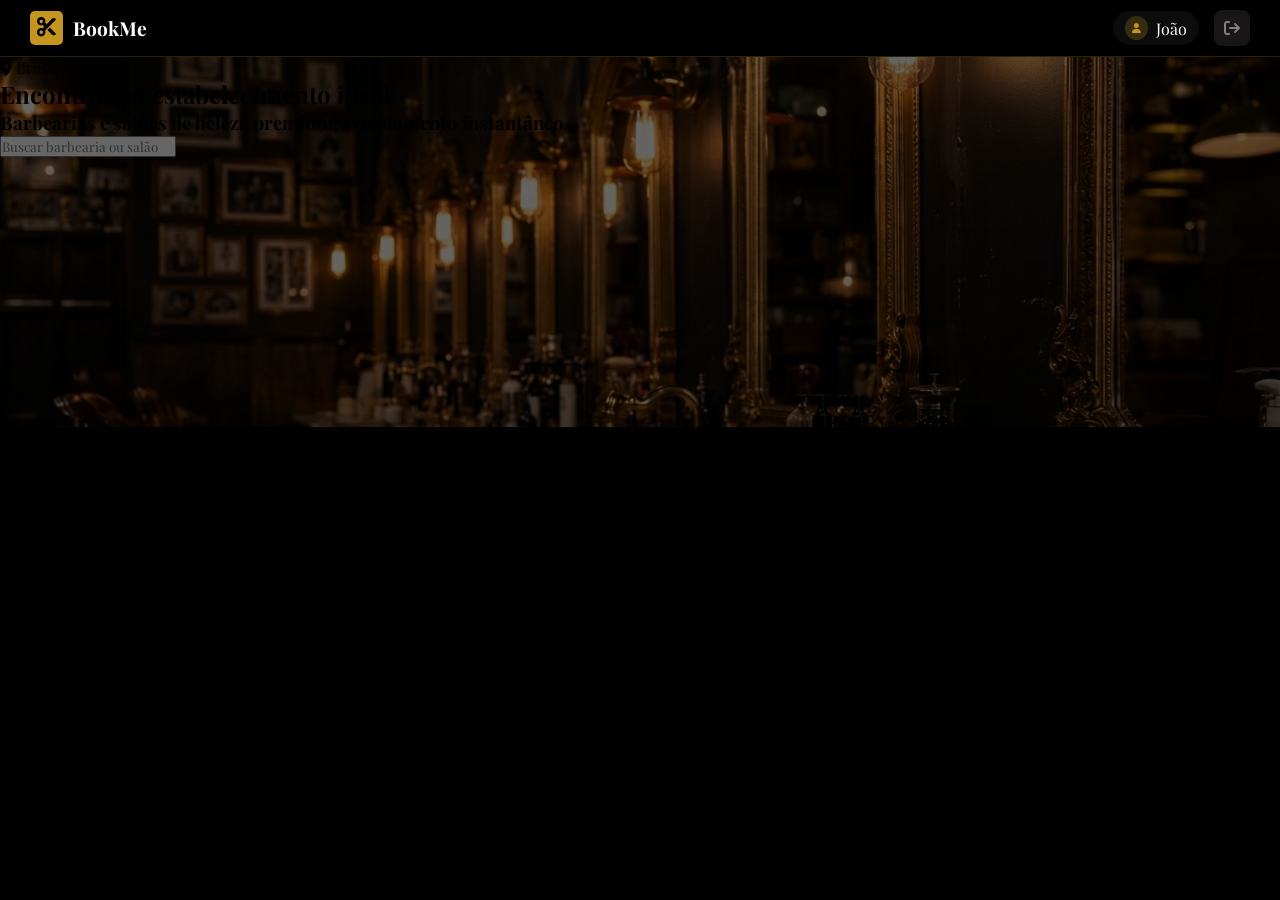
==== TelaPrincipal/home.html @ e84ecc85 "." ====
<!DOCTYPE html>
<html lang="en">
<head>
    <meta charset="UTF-8">
    <meta name="viewport" content="width=device-width, initial-scale=1.0">
    <link rel="stylesheet" href="home.css">
    <link rel="stylesheet" href="../global.css">
    <link rel="stylesheet" href="https://cdnjs.cloudflare.com/ajax/libs/font-awesome/6.7.2/css/all.min.css">
    <title>Home</title>
</head>
<body>
    <header>
        <h2>
            <i id="tesoura" class="fa-solid fa-scissors"></i>
            BookMe
        </h2>

        <div class="header-right">
            <div class="user">
                <i id="usericon" class="fa-solid fa-user"></i>
                <span>João</span>
            </div>

            <i class="fa-solid fa-arrow-right-from-bracket logout"></i>
        </div>
    </header>

    <section id="um">
        <div id="conteudo">
            <p><i class="fa-solid fa-location-dot"></i> Brasil</p>
            <h1>Encontra seu <span>estabelecimento ideal</span></h1>
            <h3>Barbearias e salões de beleza premium, agendamento instantâneo.</h3>

            <input type="text" placeholder="Buscar barbearia ou salão">
        </div>
    </section>

    <script src="home.js"></script>
</body>
</html>
---- TelaPrincipal/home.css ----
@charset "UTF-8";

body{
    background-color: black;
}

header {
    display: flex;
    justify-content: space-between;
    align-items: center;
    padding: 10px 30px;
    border-bottom: 1px solid rgba(196, 149, 31, 0.219);
}

header #tesoura {
    background-color: rgb(196, 149, 31);
    padding: 7px;
    border-radius: 5px;
    color: black;
}

header h2 {
    color: white;
    display: flex;
    align-items: center;
    gap: 10px;
    font-size: 1.2em;
}

.header-right {
    display: flex;
    align-items: center;
    gap: 15px;
}

.user {
    display: flex;
    align-items: center;
    gap: 8px;
    background-color: rgba(24, 22, 22, 0.575);
    padding: 5px 12px;
    border-radius: 20px;
    color: white;
}

.user #usericon {
    background-color:rgba(196, 149, 31, 0.226);
    padding: 7px;
    border-radius: 50px;
    font-size: 10px;
    color: rgb(196, 149, 31);
}

.logout {
    color: gray;
    background-color: rgb(24, 22, 22);
    padding: 10px;
    border-radius: 8px;
    cursor: pointer;
}

#um {
    background: url(./Imagens/Imagem_home.png);
    background-size: cover;
    background-repeat: no-repeat;
    background-position: center top;
    opacity: 40%;
    height: 370px;
    width: 100%;
}
---- global.css ----
@charset "UTF-8";

@import url('https://fonts.googleapis.com/css2?family=League+Gothic&family=Passion+One:wght@400;700;900&family=Playfair+Display:ital,wght@0,400..900;1,400..900&family=Poppins:ital,wght@0,100;0,200;0,300;0,400;0,500;0,600;0,700;0,800;0,900;1,100;1,200;1,300;1,400;1,500;1,600;1,700;1,800;1,900&family=Sriracha&display=swap');

*{
    margin:0;
    padding:0;
    box-sizing:border-box;
    font-family: 'Playfair Display', serif;
}
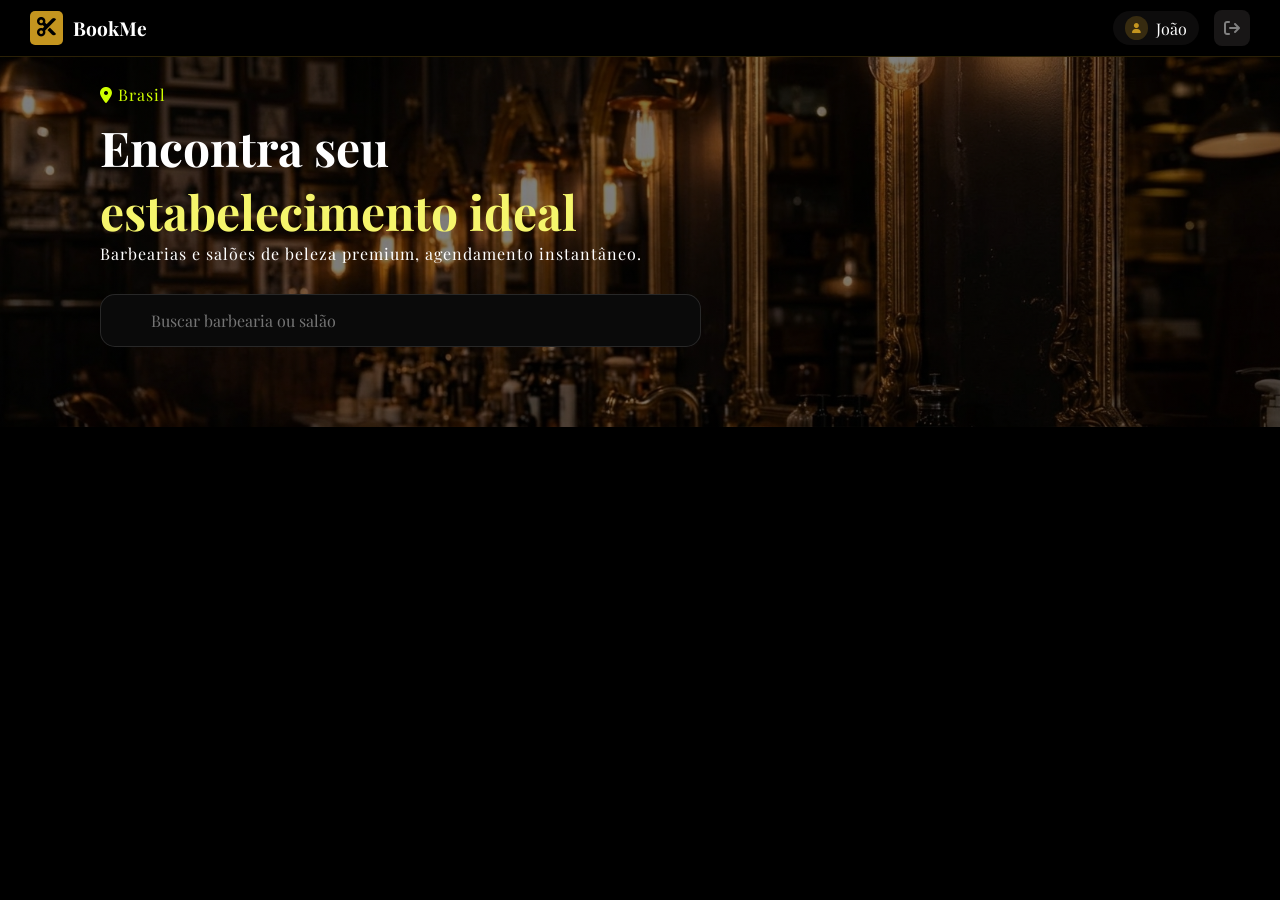
==== commit 5c138535: "." ====
--- a/TelaPrincipal/home.html
+++ b/TelaPrincipal/home.html
@@ -28,7 +28,7 @@
     <section id="um">
         <div id="conteudo">
             <p><i class="fa-solid fa-location-dot"></i> Brasil</p>
-            <h1>Encontra seu <span>estabelecimento ideal</span></h1>
+            <h1>Encontra seu <br> <span>estabelecimento ideal</span></h1>
             <h3>Barbearias e salões de beleza premium, agendamento instantâneo.</h3>
 
             <input type="text" placeholder="Buscar barbearia ou salão">
--- a/TelaPrincipal/home.css
+++ b/TelaPrincipal/home.css
@@ -59,12 +59,79 @@
     cursor: pointer;
 }
 
-#um {
-    background: url(./Imagens/Imagem_home.png);
+#um  {
+    background:  linear-gradient(rgba(0,0,0,0.5), rgba(0,0,0,0.5)), url(./Imagens/Imagem_home.png);
     background-size: cover;
     background-repeat: no-repeat;
     background-position: center top;
-    opacity: 40%;
+    opacity: 100%;
     height: 370px;
     width: 100%;
+    
+}
+
+#conteudo {
+    padding-left: 100px;
+    width: 60%;
+}
+
+#conteudo i {
+    color: rgb(208, 255, 0);
+    
+    padding-top: 30px;
+    
+} 
+
+#conteudo p {
+    color: rgb(208, 255, 0);
+    letter-spacing: 1px;
+    margin-bottom: 10px;
+}
+
+#conteudo h1 {
+    color: white;
+    font-size: 3.0em
+}
+
+#conteudo span {
+    color: rgb(245, 245, 108);
+}
+
+#conteudo  h3 {
+    color: white;
+    font-weight: lighter;
+    letter-spacing: 1px;
+    font-size:medium;
+    width: 90%;
+}
+
+#conteudo input {
+    width: 90%;
+    min-width: 300px;
+    padding: 15px 50px;
+    background-color: rgb(10, 10, 10);
+    margin-top: 30px;
+    outline: none;
+    box-shadow: none;
+    border: 1px solid rgba(128, 128, 128, 0.253);
+    border-radius: 15px;
+    font-size: medium;
+}
+
+
+@media (max-width: 1000px){
+    
+    #conteudo h1 {
+        font-size: 2.6em;
+    }
+
+}
+
+
+@media (max-width: 768px){
+    
+    #conteudo h1 {
+        font-size: 2.3em;
+    }
+
 }
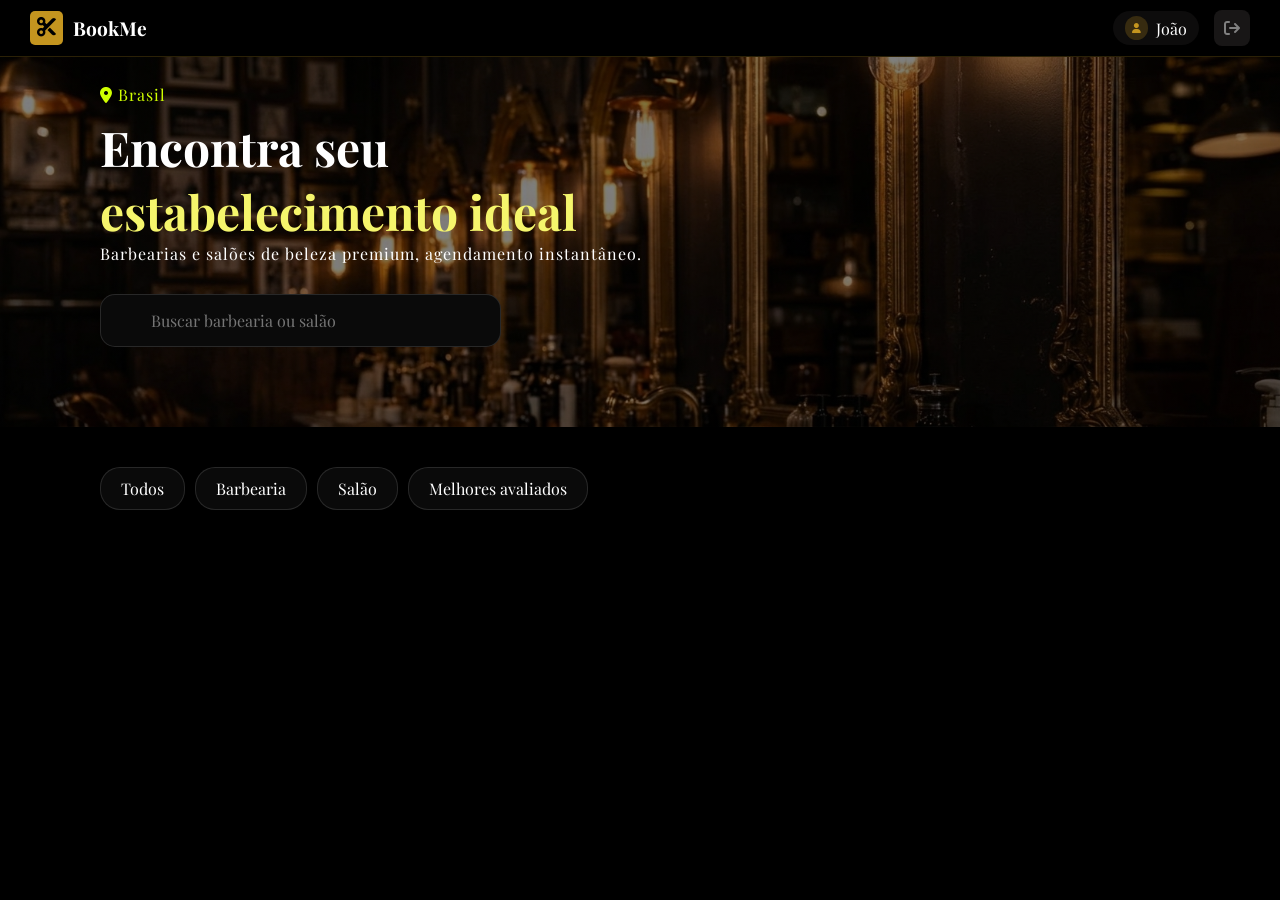
==== commit 12b76347: "." ====
--- a/TelaPrincipal/home.html
+++ b/TelaPrincipal/home.html
@@ -35,6 +35,15 @@
         </div>
     </section>
 
+    <section id="dois">
+        <div id="opcao">
+            <p>Todos</p>
+            <p>Barbearia</p>
+            <p>Salão</p>
+            <p>Melhores avaliados</p>
+        </div>
+    </section>
+
     <script src="home.js"></script>
 </body>
 </html>
--- a/TelaPrincipal/home.css
+++ b/TelaPrincipal/home.css
@@ -77,7 +77,6 @@
 
 #conteudo i {
     color: rgb(208, 255, 0);
-    
     padding-top: 30px;
     
 } 
@@ -90,7 +89,8 @@
 
 #conteudo h1 {
     color: white;
-    font-size: 3.0em
+    font-size: 3.0em;
+    width: 100%;
 }
 
 #conteudo span {
@@ -102,11 +102,11 @@
     font-weight: lighter;
     letter-spacing: 1px;
     font-size:medium;
-    width: 90%;
+    width: 100%;
 }
 
 #conteudo input {
-    width: 90%;
+    width: 60%;
     min-width: 300px;
     padding: 15px 50px;
     background-color: rgb(10, 10, 10);
@@ -116,11 +116,37 @@
     border: 1px solid rgba(128, 128, 128, 0.253);
     border-radius: 15px;
     font-size: medium;
+    color: white;
+}
+
+#dois {
+    padding-top: 40px;
+}
+
+#dois #opcao { 
+    display: flex;
+    justify-content: left;
+    gap: 10px;
+    width: 60%;
+    padding-left: 100px;
+}
+
+#dois p {
+    color: white;
+    background-color: rgb(10, 10, 10);
+    padding: 10px 20px;
+    border-radius: 20px;
+    cursor: pointer;
+    border: 1px solid rgba(128, 128, 128, 0.253);
 }
 
 
 @media (max-width: 1000px){
     
+    #conteudo {
+        padding-left: 70px;
+    }
+
     #conteudo h1 {
         font-size: 2.6em;
     }
@@ -130,8 +156,29 @@
 
 @media (max-width: 768px){
     
+    #conteudo {
+        padding-left: 50px;
+    }
+
     #conteudo h1 {
         font-size: 2.3em;
     }
 
+}
+
+
+@media (max-width: 500px){
+    
+    #conteudo {
+        padding-left: 30px;
+    }
+
+    #conteudo h1 {
+        font-size: 1.9em;
+    }
+
+    #conteudo h3 {
+        font-size: small;
+    }
+
 }
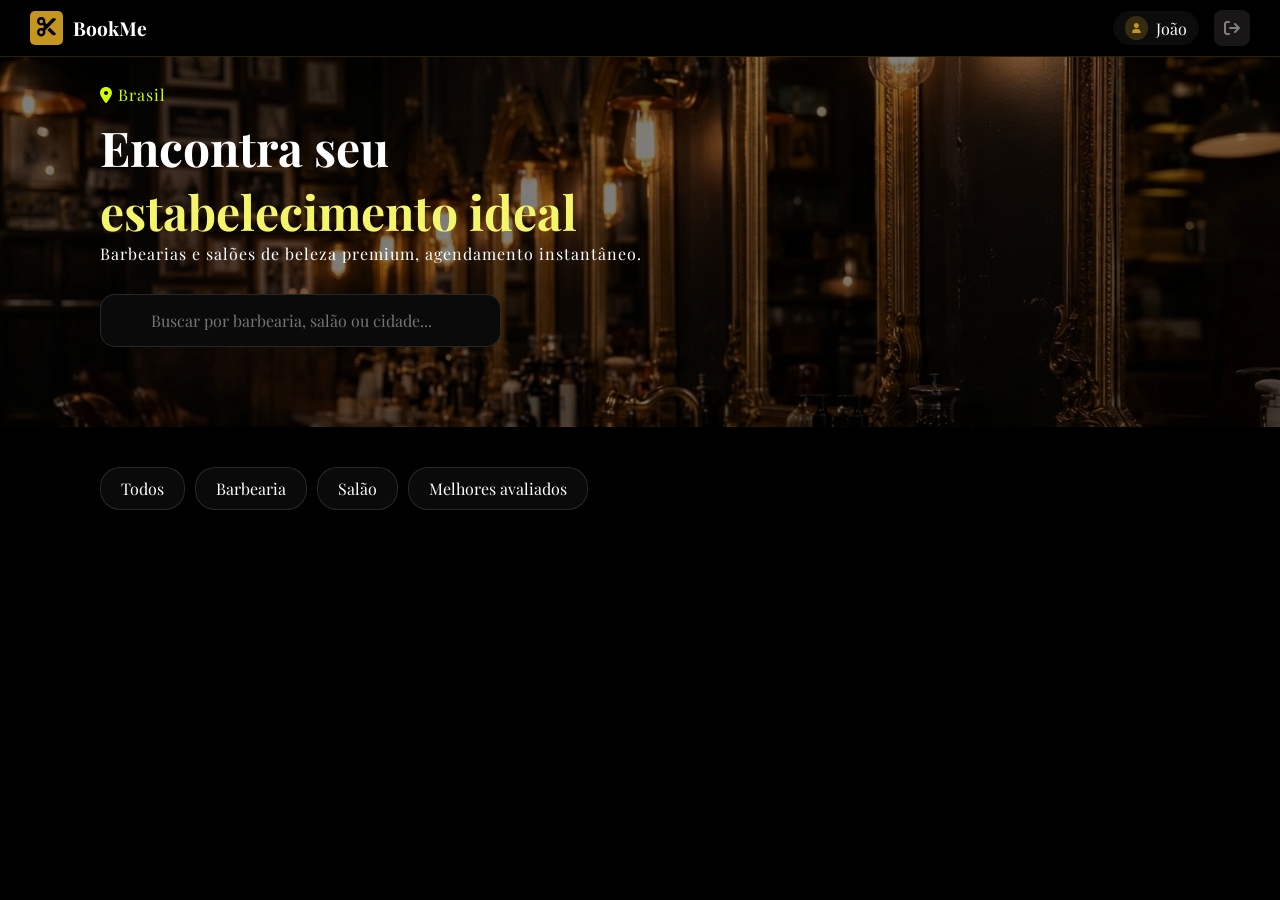
==== commit ebc827c7: "." ====
--- a/TelaPrincipal/home.html
+++ b/TelaPrincipal/home.html
@@ -31,7 +31,7 @@
             <h1>Encontra seu <br> <span>estabelecimento ideal</span></h1>
             <h3>Barbearias e salões de beleza premium, agendamento instantâneo.</h3>
 
-            <input type="text" placeholder="Buscar barbearia ou salão">
+            <input type="text" placeholder="Buscar por barbearia, salão ou cidade...">
         </div>
     </section>
 
--- a/TelaPrincipal/home.css
+++ b/TelaPrincipal/home.css
@@ -127,8 +127,14 @@
     display: flex;
     justify-content: left;
     gap: 10px;
-    width: 60%;
+    width: 100%;
     padding-left: 100px;
+
+    overflow-x: auto;
+    white-space: nowrap;
+
+    scrollbar-width: none;
+    scroll-behavior: smooth;
 }
 
 #dois p {
@@ -151,6 +157,7 @@
         font-size: 2.6em;
     }
 
+
 }
 
 
@@ -164,6 +171,20 @@
         font-size: 2.3em;
     }
 
+    #dois #opcao {
+    overflow-x: auto;
+    white-space: nowrap;
+
+    scroll-behavior: smooth;
+
+    padding-left: 20px;
+    padding-right: 20px;
+}
+
+#dois #opcao p{
+    flex: 0 0 auto;
+}
+
 }
 
 
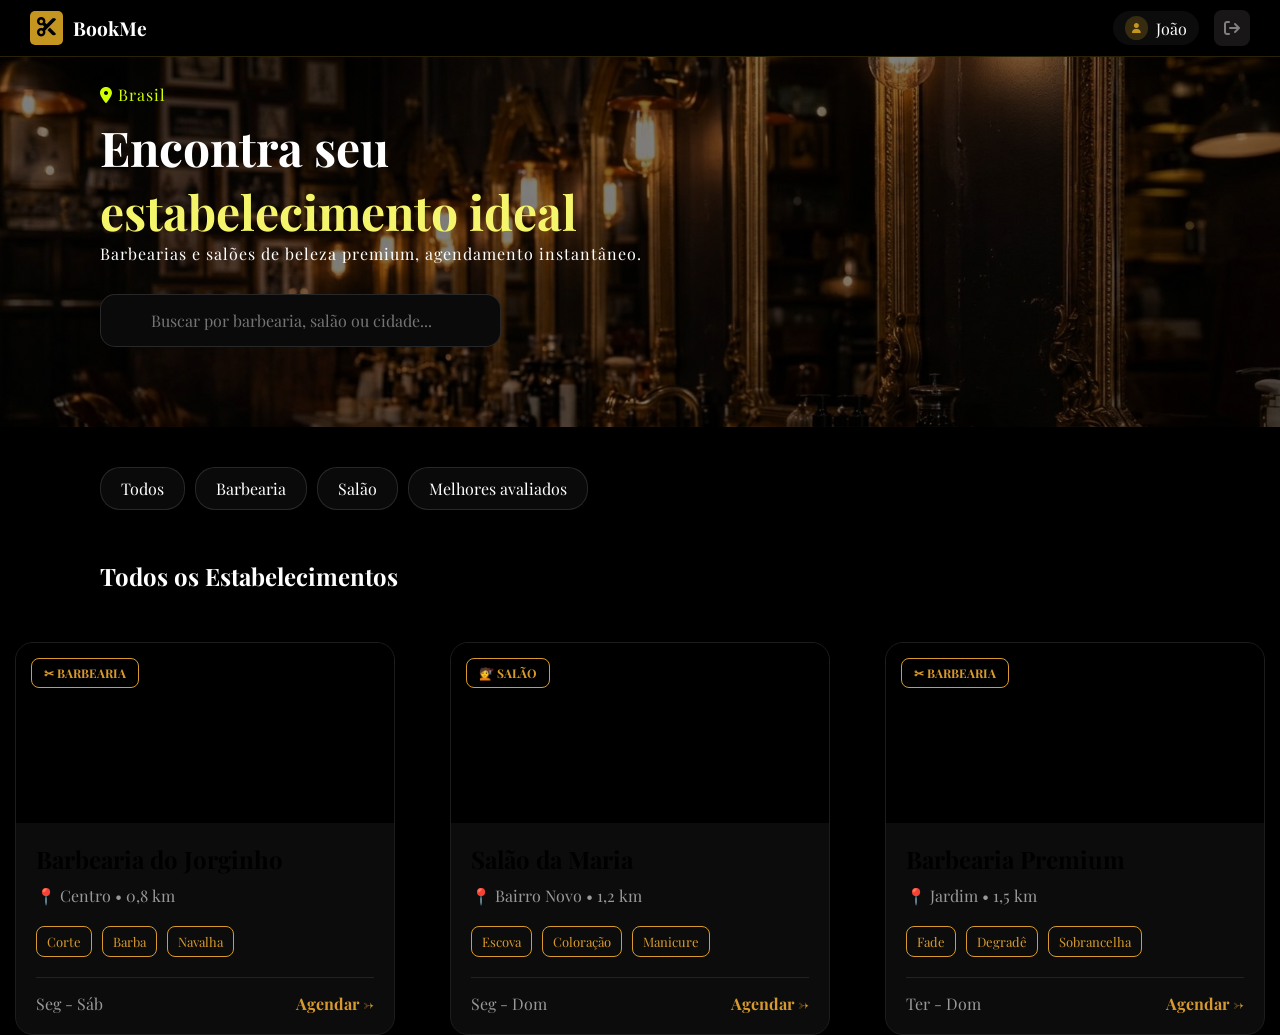
==== commit 44cd046d: "Finalizando tela principal" ====
--- a/TelaPrincipal/home.html
+++ b/TelaPrincipal/home.html
@@ -44,6 +44,80 @@
         </div>
     </section>
 
+ <section id="tres">
+    <h1>Todos os Estabelecimentos</h1>
+
+    <div id="caixa-empresa">
+
+        <div class="empresas">
+            <div class="imagem">
+                <span class="categoria">✂ BARBEARIA</span>
+            </div>
+
+            <div class="conteudo">
+                <h2>Barbearia do Jorginho</h2>
+                <p>📍 Centro • 0,8 km</p>
+
+                <div class="tags">
+                    <span>Corte</span>
+                    <span>Barba</span>
+                    <span>Navalha</span>
+                </div>
+
+                <div class="rodape">
+                    <span>Seg - Sáb</span>
+                    <a href="#">Agendar →</a>
+                </div>
+            </div>
+        </div>
+
+        <div class="empresas">
+            <div class="imagem">
+                <span class="categoria">💇 SALÃO</span>
+            </div>
+
+            <div class="conteudo">
+                <h2>Salão da Maria</h2>
+                <p>📍 Bairro Novo • 1,2 km</p>
+
+                <div class="tags">
+                    <span>Escova</span>
+                    <span>Coloração</span>
+                    <span>Manicure</span>
+                </div>
+
+                <div class="rodape">
+                    <span>Seg - Dom</span>
+                    <a href="#">Agendar →</a>
+                </div>
+            </div>
+        </div>
+
+        <div class="empresas">
+            <div class="imagem">
+                <span class="categoria">✂ BARBEARIA</span>
+            </div>
+
+            <div class="conteudo">
+                <h2>Barbearia Premium</h2>
+                <p>📍 Jardim • 1,5 km</p>
+
+                <div class="tags">
+                    <span>Fade</span>
+                    <span>Degradê</span>
+                    <span>Sobrancelha</span>
+                </div>
+
+                <div class="rodape">
+                    <span>Ter - Dom</span>
+                    <a href="#">Agendar →</a>
+                </div>
+            </div>
+        </div>
+
+    </div>
+</section>
+
     <script src="home.js"></script>
 </body>
 </html>
--- a/TelaPrincipal/home.css
+++ b/TelaPrincipal/home.css
@@ -146,6 +146,101 @@
     border: 1px solid rgba(128, 128, 128, 0.253);
 }
 
+#tres h1 {
+    color: white;
+    font-size:1.5em;
+    padding-left:100px;
+    margin-top: 50px;
+    margin-bottom: 50px;
+}
+
+#caixa-empresa{
+    display: flex;
+    gap: 25px;
+    flex-wrap: wrap;
+}
+
+.empresas{
+    width: 380px;
+    background: #0c0c0c;
+    border: 1px solid #1d1d1d;
+    border-radius: 18px;
+    overflow: hidden;
+    transition: .3s;
+    margin: auto;
+}
+
+.empresas:hover{
+    transform: translateY(-5px);
+    border-color: #d89a2d;
+}
+
+.imagem{
+    height: 180px;
+    background: #000;
+    position: relative;
+}
+
+.categoria{
+    position: absolute;
+    top: 15px;
+    left: 15px;
+
+    padding: 6px 12px;
+    border: 1px solid #d89a2d;
+    border-radius: 8px;
+
+    color: #d89a2d;
+    font-size: 12px;
+    font-weight: bold;
+}
+
+.conteudo{
+    padding: 20px;
+}
+
+.conteudo h2{
+    margin-bottom: 10px;
+}
+
+.conteudo p{
+    color: #999;
+    margin-bottom: 20px;
+}
+
+.tags{
+    display: flex;
+    gap: 10px;
+    flex-wrap: wrap;
+    margin-bottom: 20px;
+}
+
+.tags span{
+    padding: 6px 10px;
+    border: 1px solid #d89a2d;
+    border-radius: 8px;
+    color: #d89a2d;
+    font-size: 13px;
+}
+
+.rodape{
+    display: flex;
+    justify-content: space-between;
+    align-items: center;
+    border-top: 1px solid #222;
+    padding-top: 15px;
+}
+
+.rodape span{
+    color: #999;
+}
+
+.rodape a{
+    text-decoration: none;
+    color: #d89a2d;
+    font-weight: bold;
+}
+
 
 @media (max-width: 1000px){
     
@@ -160,6 +255,11 @@
 
 }
 
+@media (max-width: 768px){
+    .empresas{
+        width:90%
+    }
+}
 
 @media (max-width: 768px){
     
@@ -179,13 +279,24 @@
 
     padding-left: 20px;
     padding-right: 20px;
+    }
+
+    #conteudo input {
+        font-size: small;
+    }
+
+    #tres h1 {
+        padding-left:25px;
+    }
+
+   
 }
 
 #dois #opcao p{
     flex: 0 0 auto;
 }
 
-}
+
 
 
 @media (max-width: 500px){
@@ -202,4 +313,21 @@
         font-size: small;
     }
 
+    #dois #opcao {
+        overflow-x: auto;
+        white-space: nowrap;
+
+        scroll-behavior: smooth;
+
+        padding-left: 30px;
+    }   
+
+    #dois #opcao p{
+        flex: 0 0 auto;
+    }
+
+    #conteudo input {
+        font-size: smaller;
+    }
+    
 }
